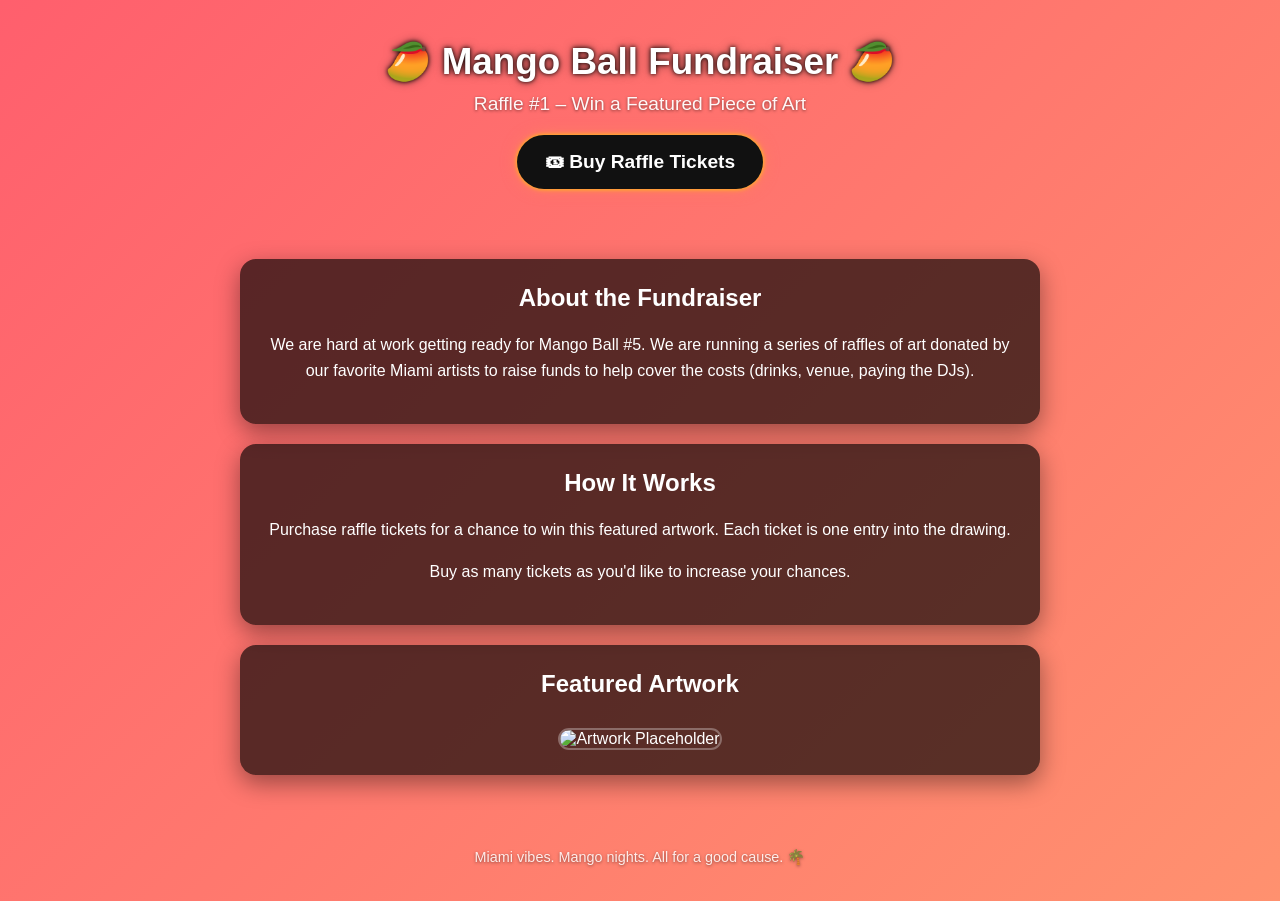
==== index.html @ 2d11a7ea "Rename preview.html to index.html" ====
<!DOCTYPE html>
<html lang="en">
<head>
  <meta charset="UTF-8" />
  <meta name="viewport" content="width=device-width, initial-scale=1.0" />
  <title>Mango Ball Fundraiser Raffle #1</title>

  <style>
    body {
      margin: 0;
      font-family: 'Arial', sans-serif;
      background: linear-gradient(135deg, #ff5f6d, #ffc371, #00c9a7);
      background-size: 400% 400%;
      animation: gradientShift 12s ease infinite;
      color: #fff;
      text-align: center;
    }

    @keyframes gradientShift {
      0% { background-position: 0% 50%; }
      50% { background-position: 100% 50%; }
      100% { background-position: 0% 50%; }
    }

    header {
      padding: 40px 20px 20px;
    }

    header h1 {
      margin: 0;
      font-size: 2.3rem;
      color: #fff;
      text-shadow:
        0 0 4px #000,
        0 0 10px rgba(0,0,0,0.5);
    }

    header p {
      margin-top: 10px;
      font-size: 1.2rem;
      opacity: 0.95;
      text-shadow: 0 1px 3px rgba(0,0,0,0.5);
    }

    .cta-top {
      margin: 20px 0 10px;
    }

    .cta-top a {
      display: inline-block;
      padding: 16px 28px;
      background: #111;
      color: #fff;
      text-decoration: none;
      font-size: 1.2rem;
      font-weight: bold;
      border-radius: 999px;
      box-shadow:
        0 0 5px #ffcc00,
        0 0 15px #ff7e5f;
      transition: transform 0.2s, box-shadow 0.2s;
    }

    .cta-top a:hover {
      transform: scale(1.05);
      box-shadow:
        0 0 10px #fff,
        0 0 25px #ff7e5f;
    }

    .container {
      padding: 20px;
      max-width: 800px;
      margin: auto;
    }

    .card {
      background: rgba(0,0,0,0.65);
      border-radius: 16px;
      padding: 25px;
      margin: 20px 0;
      box-shadow: 0 8px 25px rgba(0,0,0,0.4);
    }

    .card h2 {
      margin-top: 0;
    }

    .card p {
      line-height: 1.6;
    }

    .art-section img {
      width: 100%;
      border-radius: 12px;
      max-height: 400px;
      object-fit: cover;
      border: 2px solid rgba(255,255,255,0.3);
      margin-top: 10px;
    }

    footer {
      padding: 20px;
      font-size: 0.9rem;
      opacity: 0.85;
      text-shadow: 0 1px 3px rgba(0,0,0,0.5);
    }

    @media (max-width: 600px) {
      header h1 {
        font-size: 1.7rem;
      }

      .cta-top a {
        width: 90%;
        box-sizing: border-box;
      }
    }
  </style>
</head>

<body>

  <header>
    <h1>🥭 Mango Ball Fundraiser 🥭</h1>
    <p>Raffle #1 – Win a Featured Piece of Art</p>

    <div class="cta-top">
      <a href="https://www.eventbrite.com/" target="_blank">
        🎟 Buy Raffle Tickets
      </a>
    </div>
  </header>

  <div class="container">

    <div class="card">
      <h2>About the Fundraiser</h2>
      <p>
        We are hard at work getting ready for Mango Ball #5. We are running a series of raffles of art donated by our favorite Miami artists to raise funds to help cover the costs (drinks, venue, paying the DJs).
      </p>
    </div>

    <div class="card">
      <h2>How It Works</h2>
      <p>
        Purchase raffle tickets for a chance to win this featured artwork.
        Each ticket is one entry into the drawing.
      </p>
      <p>
        Buy as many tickets as you'd like to increase your chances.
      </p>
    </div>

    <div class="card art-section">
      <h2>Featured Artwork</h2>
      <img src="https://via.placeholder.com/800x500?text=Artwork+Coming+Soon" alt="Artwork Placeholder">
    </div>

  </div>

  <footer>
    <p>Miami vibes. Mango nights. All for a good cause. 🌴</p>
  </footer>

</body>
</html>
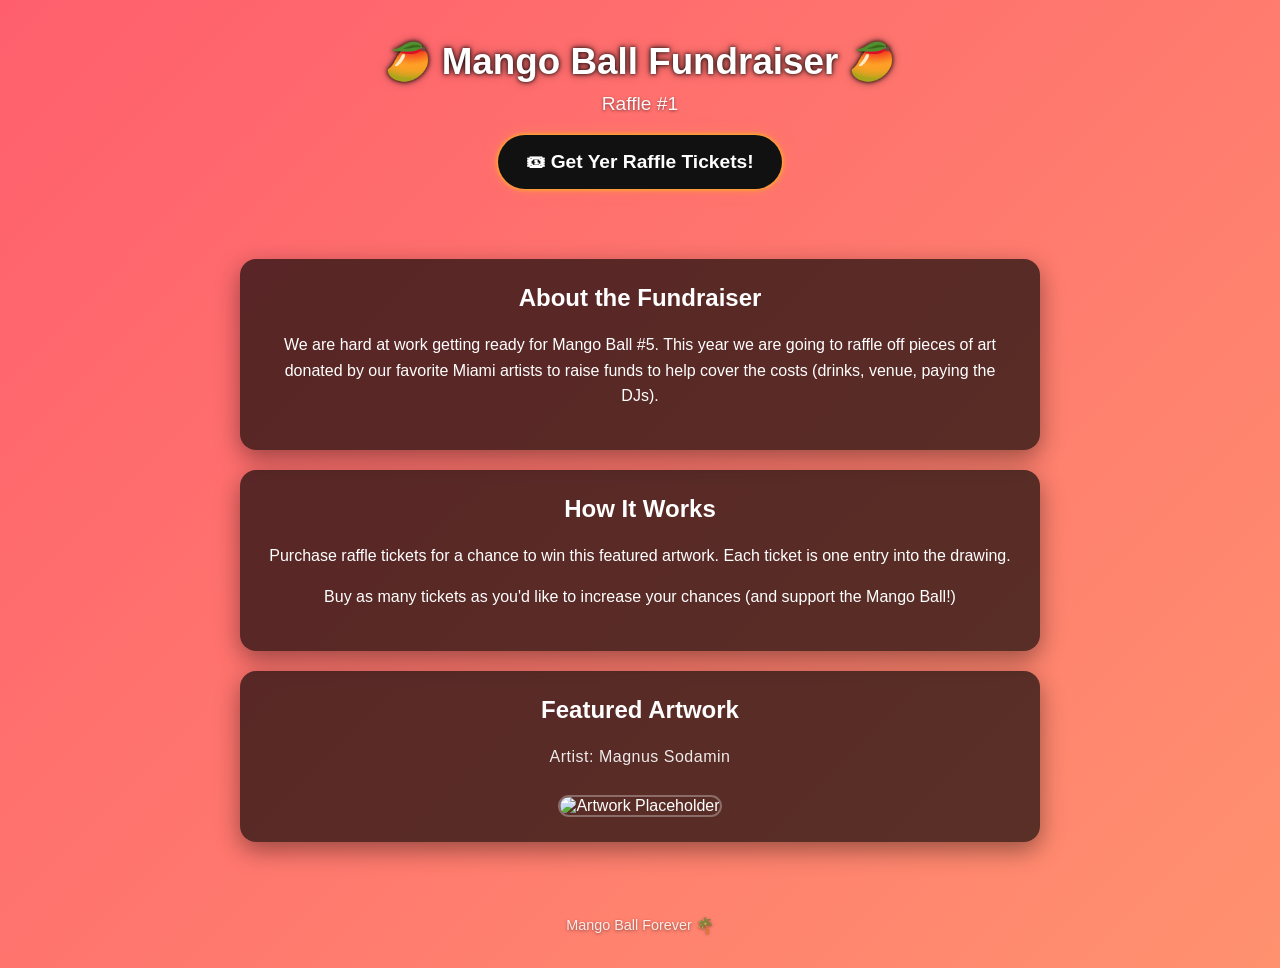
==== commit 9d8f3451: "Refactor index.html for clarity and external styles Updated the title and various text elements for " ====
--- a/index.html
+++ b/index.html
@@ -3,131 +3,21 @@
 <head>
   <meta charset="UTF-8" />
   <meta name="viewport" content="width=device-width, initial-scale=1.0" />
-  <title>Mango Ball Fundraiser Raffle #1</title>
+  <title>Mango Ball Raffle #1</title>
 
-  <style>
-    body {
-      margin: 0;
-      font-family: 'Arial', sans-serif;
-      background: linear-gradient(135deg, #ff5f6d, #ffc371, #00c9a7);
-      background-size: 400% 400%;
-      animation: gradientShift 12s ease infinite;
-      color: #fff;
-      text-align: center;
-    }
-
-    @keyframes gradientShift {
-      0% { background-position: 0% 50%; }
-      50% { background-position: 100% 50%; }
-      100% { background-position: 0% 50%; }
-    }
-
-    header {
-      padding: 40px 20px 20px;
-    }
-
-    header h1 {
-      margin: 0;
-      font-size: 2.3rem;
-      color: #fff;
-      text-shadow:
-        0 0 4px #000,
-        0 0 10px rgba(0,0,0,0.5);
-    }
-
-    header p {
-      margin-top: 10px;
-      font-size: 1.2rem;
-      opacity: 0.95;
-      text-shadow: 0 1px 3px rgba(0,0,0,0.5);
-    }
-
-    .cta-top {
-      margin: 20px 0 10px;
-    }
-
-    .cta-top a {
-      display: inline-block;
-      padding: 16px 28px;
-      background: #111;
-      color: #fff;
-      text-decoration: none;
-      font-size: 1.2rem;
-      font-weight: bold;
-      border-radius: 999px;
-      box-shadow:
-        0 0 5px #ffcc00,
-        0 0 15px #ff7e5f;
-      transition: transform 0.2s, box-shadow 0.2s;
-    }
-
-    .cta-top a:hover {
-      transform: scale(1.05);
-      box-shadow:
-        0 0 10px #fff,
-        0 0 25px #ff7e5f;
-    }
-
-    .container {
-      padding: 20px;
-      max-width: 800px;
-      margin: auto;
-    }
-
-    .card {
-      background: rgba(0,0,0,0.65);
-      border-radius: 16px;
-      padding: 25px;
-      margin: 20px 0;
-      box-shadow: 0 8px 25px rgba(0,0,0,0.4);
-    }
-
-    .card h2 {
-      margin-top: 0;
-    }
-
-    .card p {
-      line-height: 1.6;
-    }
-
-    .art-section img {
-      width: 100%;
-      border-radius: 12px;
-      max-height: 400px;
-      object-fit: cover;
-      border: 2px solid rgba(255,255,255,0.3);
-      margin-top: 10px;
-    }
-
-    footer {
-      padding: 20px;
-      font-size: 0.9rem;
-      opacity: 0.85;
-      text-shadow: 0 1px 3px rgba(0,0,0,0.5);
-    }
-
-    @media (max-width: 600px) {
-      header h1 {
-        font-size: 1.7rem;
-      }
-
-      .cta-top a {
-        width: 90%;
-        box-sizing: border-box;
-      }
-    }
-  </style>
+  <!-- Link to external CSS -->
+  <link rel="stylesheet" href="style.css">
 </head>
 
 <body>
 
   <header>
     <h1>🥭 Mango Ball Fundraiser 🥭</h1>
-    <p>Raffle #1 – Win a Featured Piece of Art</p>
+    <p>Raffle #1</p>
 
     <div class="cta-top">
       <a href="https://www.eventbrite.com/" target="_blank">
-        🎟 Buy Raffle Tickets
+        🎟 Get Yer Raffle Tickets!
       </a>
     </div>
   </header>
@@ -137,7 +27,9 @@
     <div class="card">
       <h2>About the Fundraiser</h2>
       <p>
-        We are hard at work getting ready for Mango Ball #5. We are running a series of raffles of art donated by our favorite Miami artists to raise funds to help cover the costs (drinks, venue, paying the DJs).
+        We are hard at work getting ready for Mango Ball #5. 
+        This year we are going to raffle off pieces of art donated by our favorite 
+        Miami artists to raise funds to help cover the costs (drinks, venue, paying the DJs).
       </p>
     </div>
 
@@ -148,19 +40,20 @@
         Each ticket is one entry into the drawing.
       </p>
       <p>
-        Buy as many tickets as you'd like to increase your chances.
+        Buy as many tickets as you'd like to increase your chances (and support the Mango Ball!)
       </p>
     </div>
 
     <div class="card art-section">
       <h2>Featured Artwork</h2>
+      <p class="artist-name">Artist: Magnus Sodamin</p>
       <img src="https://via.placeholder.com/800x500?text=Artwork+Coming+Soon" alt="Artwork Placeholder">
     </div>
 
   </div>
 
   <footer>
-    <p>Miami vibes. Mango nights. All for a good cause. 🌴</p>
+    <p>Mango Ball Forever 🌴</p>
   </footer>
 
 </body>
--- a/style.css
+++ b/style.css
@@ -0,0 +1,125 @@
+/* Global styles */
+body {
+  margin: 0;
+  font-family: 'Arial', sans-serif;
+  background: linear-gradient(135deg, #ff5f6d, #ffc371, #00c9a7);
+  background-size: 400% 400%;
+  animation: gradientShift 12s ease infinite;
+  color: #fff;
+  text-align: center;
+}
+
+@keyframes gradientShift {
+  0% { background-position: 0% 50%; }
+  50% { background-position: 100% 50%; }
+  100% { background-position: 0% 50%; }
+}
+
+/* Header */
+header {
+  padding: 40px 20px 20px;
+}
+
+header h1 {
+  margin: 0;
+  font-size: 2.3rem;
+  color: #fff;
+  text-shadow:
+    0 0 4px #000,
+    0 0 10px rgba(0,0,0,0.5);
+}
+
+header p {
+  margin-top: 10px;
+  font-size: 1.2rem;
+  opacity: 0.95;
+  text-shadow: 0 1px 3px rgba(0,0,0,0.5);
+}
+
+/* CTA button */
+.cta-top {
+  margin: 20px 0 10px;
+}
+
+.cta-top a {
+  display: inline-block;
+  padding: 16px 28px;
+  background: #111;
+  color: #fff;
+  text-decoration: none;
+  font-size: 1.2rem;
+  font-weight: bold;
+  border-radius: 999px;
+  box-shadow:
+    0 0 5px #ffcc00,
+    0 0 15px #ff7e5f;
+  transition: transform 0.2s, box-shadow 0.2s;
+}
+
+.cta-top a:hover {
+  transform: scale(1.05);
+  box-shadow:
+    0 0 10px #fff,
+    0 0 25px #ff7e5f;
+}
+
+/* Layout */
+.container {
+  padding: 20px;
+  max-width: 800px;
+  margin: auto;
+}
+
+.card {
+  background: rgba(0,0,0,0.65);
+  border-radius: 16px;
+  padding: 25px;
+  margin: 20px 0;
+  box-shadow: 0 8px 25px rgba(0,0,0,0.4);
+}
+
+.card h2 {
+  margin-top: 0;
+}
+
+.card p {
+  line-height: 1.6;
+}
+
+/* Artwork */
+.art-section img {
+  width: 100%;
+  border-radius: 12px;
+  max-height: 400px;
+  object-fit: cover;
+  border: 2px solid rgba(255,255,255,0.3);
+  margin-top: 10px;
+}
+
+/* Artist name */
+.artist-name {
+  margin-top: 5px;
+  font-size: 1rem;
+  opacity: 0.9;
+  letter-spacing: 0.5px;
+}
+
+/* Footer */
+footer {
+  padding: 20px;
+  font-size: 0.9rem;
+  opacity: 0.85;
+  text-shadow: 0 1px 3px rgba(0,0,0,0.5);
+}
+
+/* Mobile */
+@media (max-width: 600px) {
+  header h1 {
+    font-size: 1.7rem;
+  }
+
+  .cta-top a {
+    width: 90%;
+    box-sizing: border-box;
+  }
+}
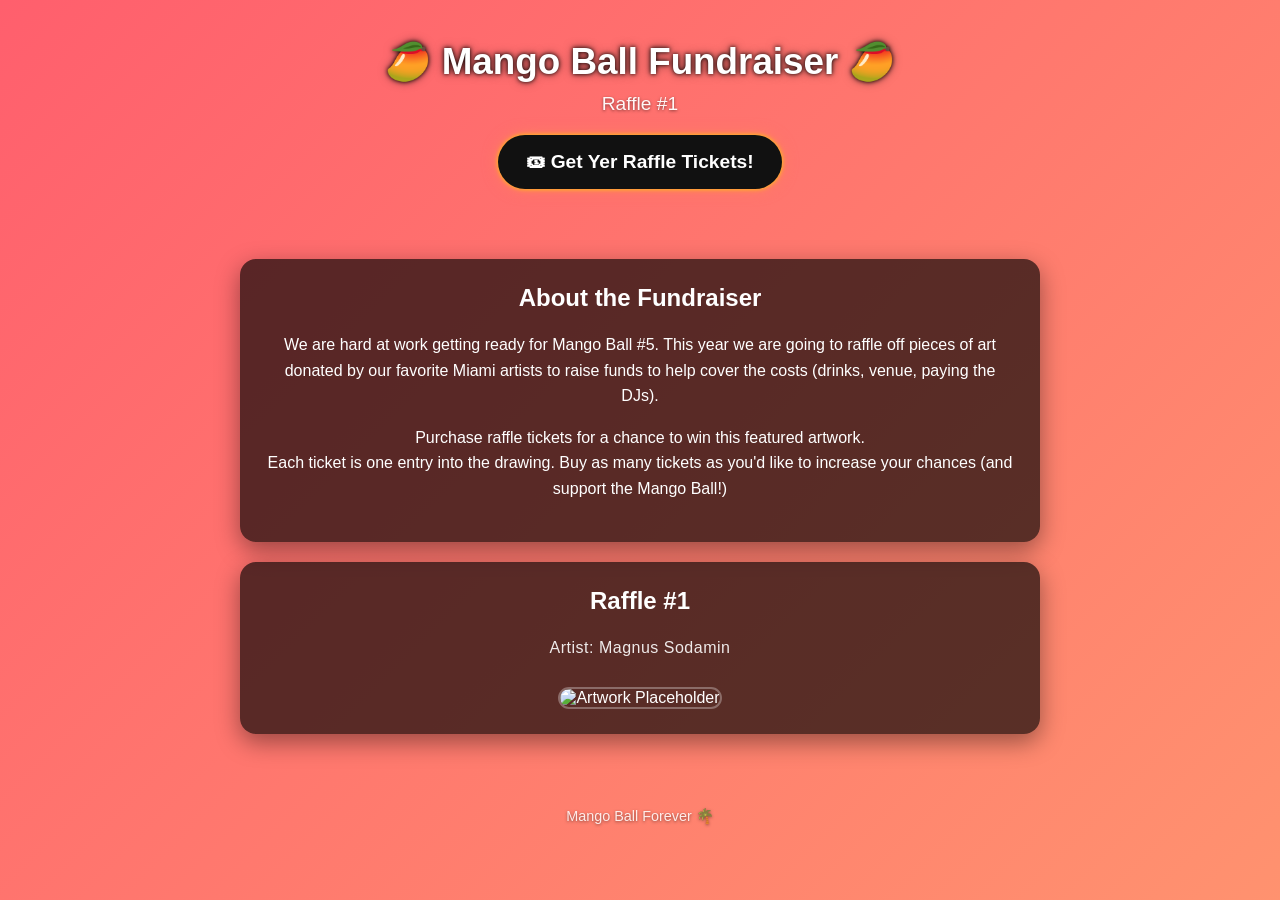
==== commit a01a27ab: "Update index.html" ====
--- a/index.html
+++ b/index.html
@@ -3,7 +3,7 @@
 <head>
   <meta charset="UTF-8" />
   <meta name="viewport" content="width=device-width, initial-scale=1.0" />
-  <title>Mango Ball Raffle #1</title>
+  <title>Mango Ball Raffle</title>
 
   <!-- Link to external CSS -->
   <link rel="stylesheet" href="style.css">
@@ -31,21 +31,14 @@
         This year we are going to raffle off pieces of art donated by our favorite 
         Miami artists to raise funds to help cover the costs (drinks, venue, paying the DJs).
       </p>
+      <p> Purchase raffle tickets for a chance to win this featured artwork.<br>
+        Each ticket is one entry into the drawing.
+       Buy as many tickets as you'd like to increase your chances (and support the Mango Ball!)</p>
     </div>
 
-    <div class="card">
-      <h2>How It Works</h2>
-      <p>
-        Purchase raffle tickets for a chance to win this featured artwork.
-        Each ticket is one entry into the drawing.
-      </p>
-      <p>
-        Buy as many tickets as you'd like to increase your chances (and support the Mango Ball!)
-      </p>
-    </div>
 
     <div class="card art-section">
-      <h2>Featured Artwork</h2>
+      <h2>Raffle #1</h2>
       <p class="artist-name">Artist: Magnus Sodamin</p>
       <img src="https://via.placeholder.com/800x500?text=Artwork+Coming+Soon" alt="Artwork Placeholder">
     </div>
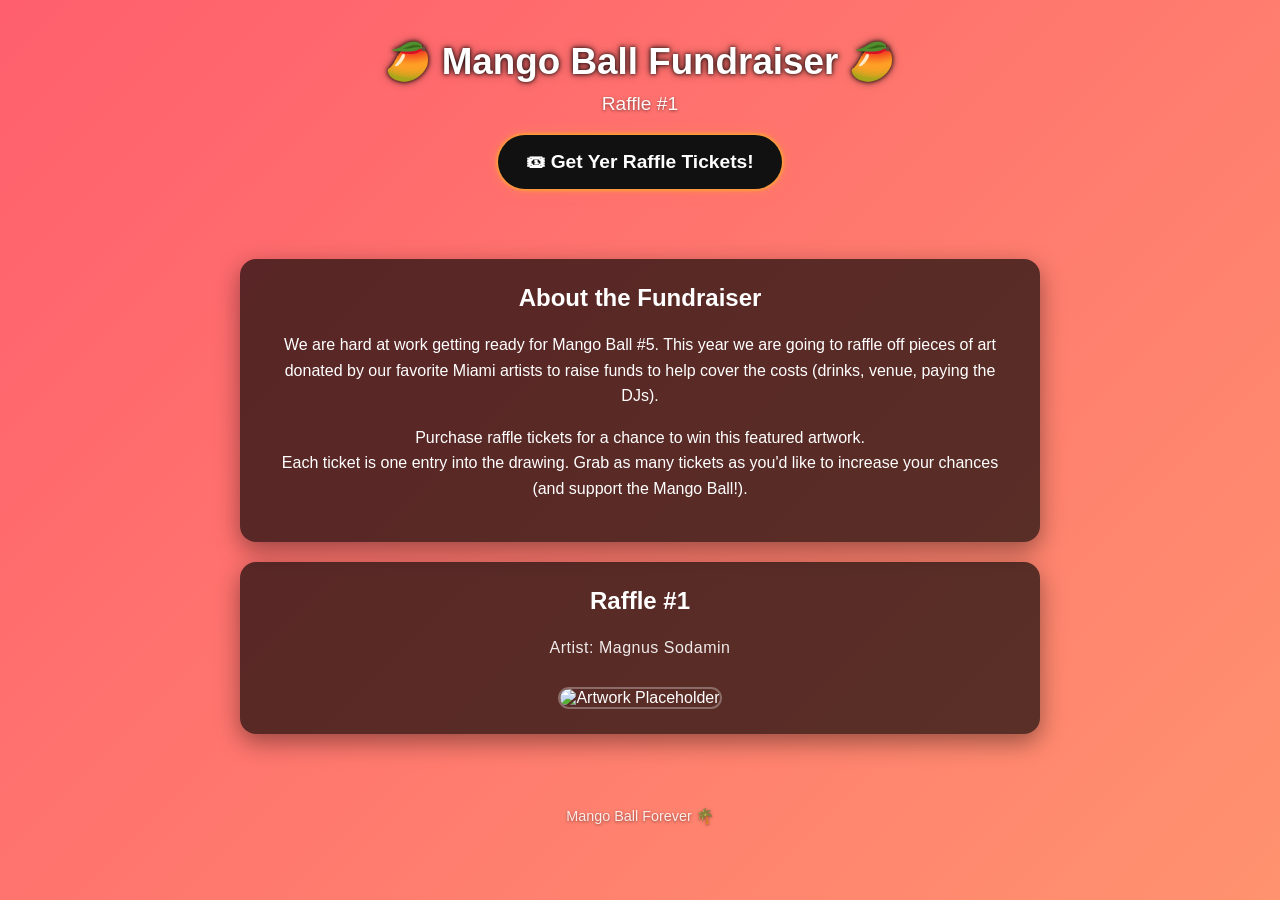
==== commit d649a77d: "Update ticket purchase message in index.html" ====
--- a/index.html
+++ b/index.html
@@ -33,7 +33,7 @@
       </p>
       <p> Purchase raffle tickets for a chance to win this featured artwork.<br>
         Each ticket is one entry into the drawing.
-       Buy as many tickets as you'd like to increase your chances (and support the Mango Ball!)</p>
+       Grab as many tickets as you'd like to increase your chances (and support the Mango Ball!).</p>
     </div>
 
 
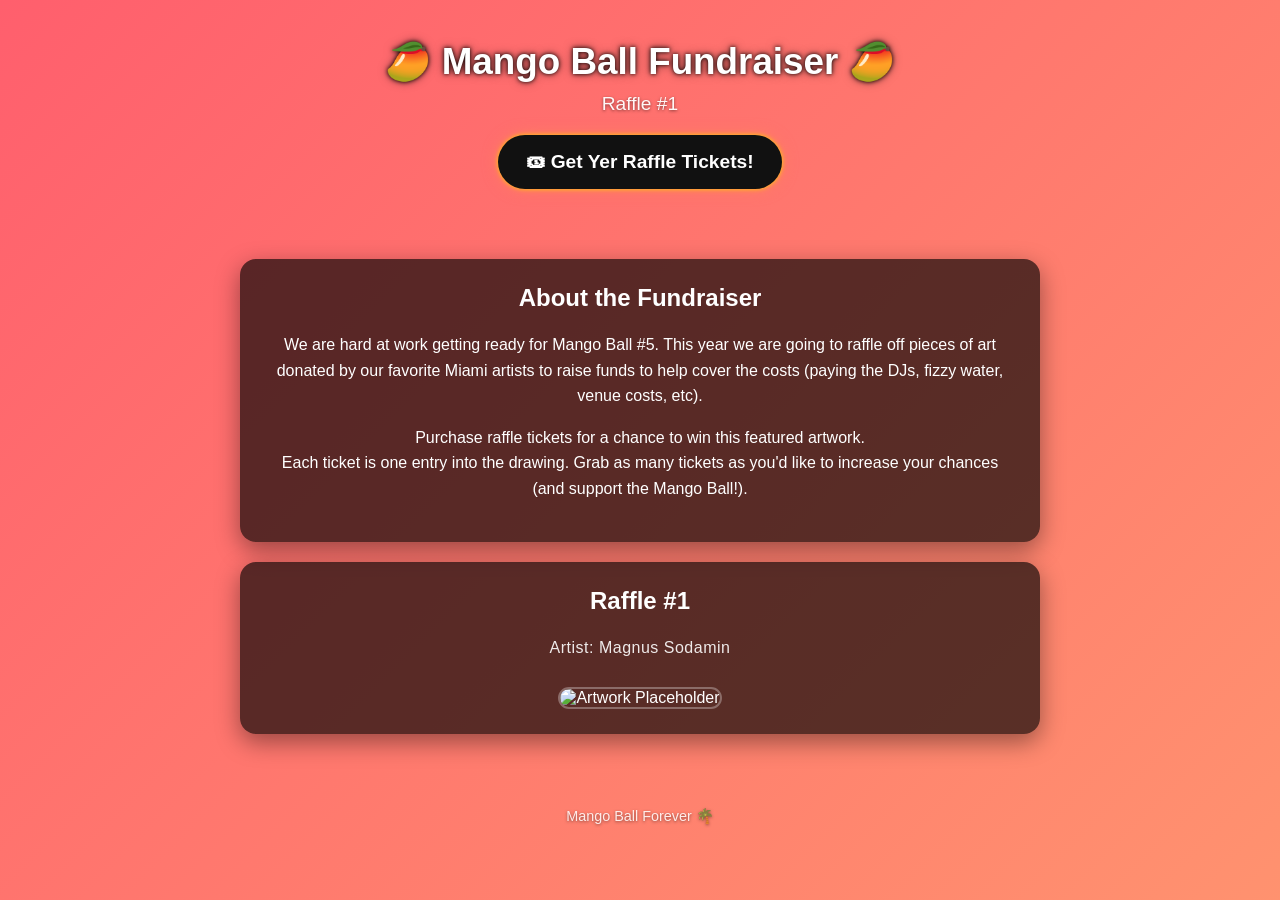
==== commit a1054b6e: "Revise fundraiser cost details in index.html Updated the fundraising description to clarify costs." ====
--- a/index.html
+++ b/index.html
@@ -29,7 +29,7 @@
       <p>
         We are hard at work getting ready for Mango Ball #5. 
         This year we are going to raffle off pieces of art donated by our favorite 
-        Miami artists to raise funds to help cover the costs (drinks, venue, paying the DJs).
+        Miami artists to raise funds to help cover the costs (paying the DJs, fizzy water, venue costs, etc).
       </p>
       <p> Purchase raffle tickets for a chance to win this featured artwork.<br>
         Each ticket is one entry into the drawing.
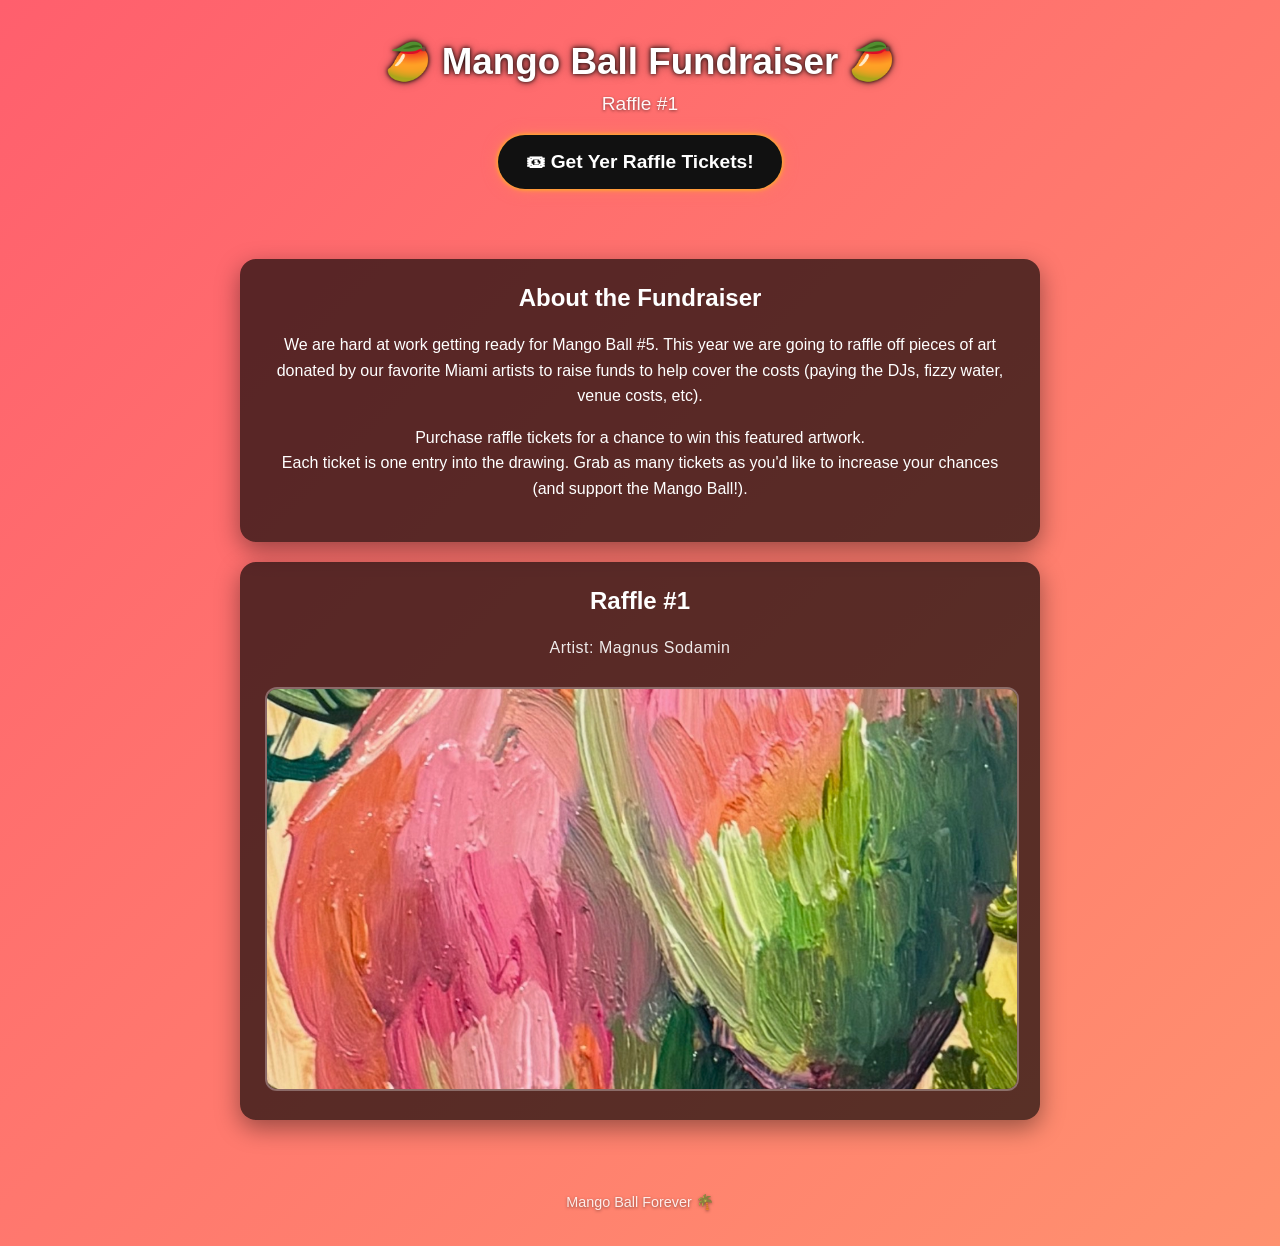
==== commit 4889bae4: "Update index.html" ====
--- a/index.html
+++ b/index.html
@@ -40,7 +40,7 @@
     <div class="card art-section">
       <h2>Raffle #1</h2>
       <p class="artist-name">Artist: Magnus Sodamin</p>
-      <img src="https://via.placeholder.com/800x500?text=Artwork+Coming+Soon" alt="Artwork Placeholder">
+      <img src="magnus.jpg" alt="Artwork Placeholder">
     </div>
 
   </div>
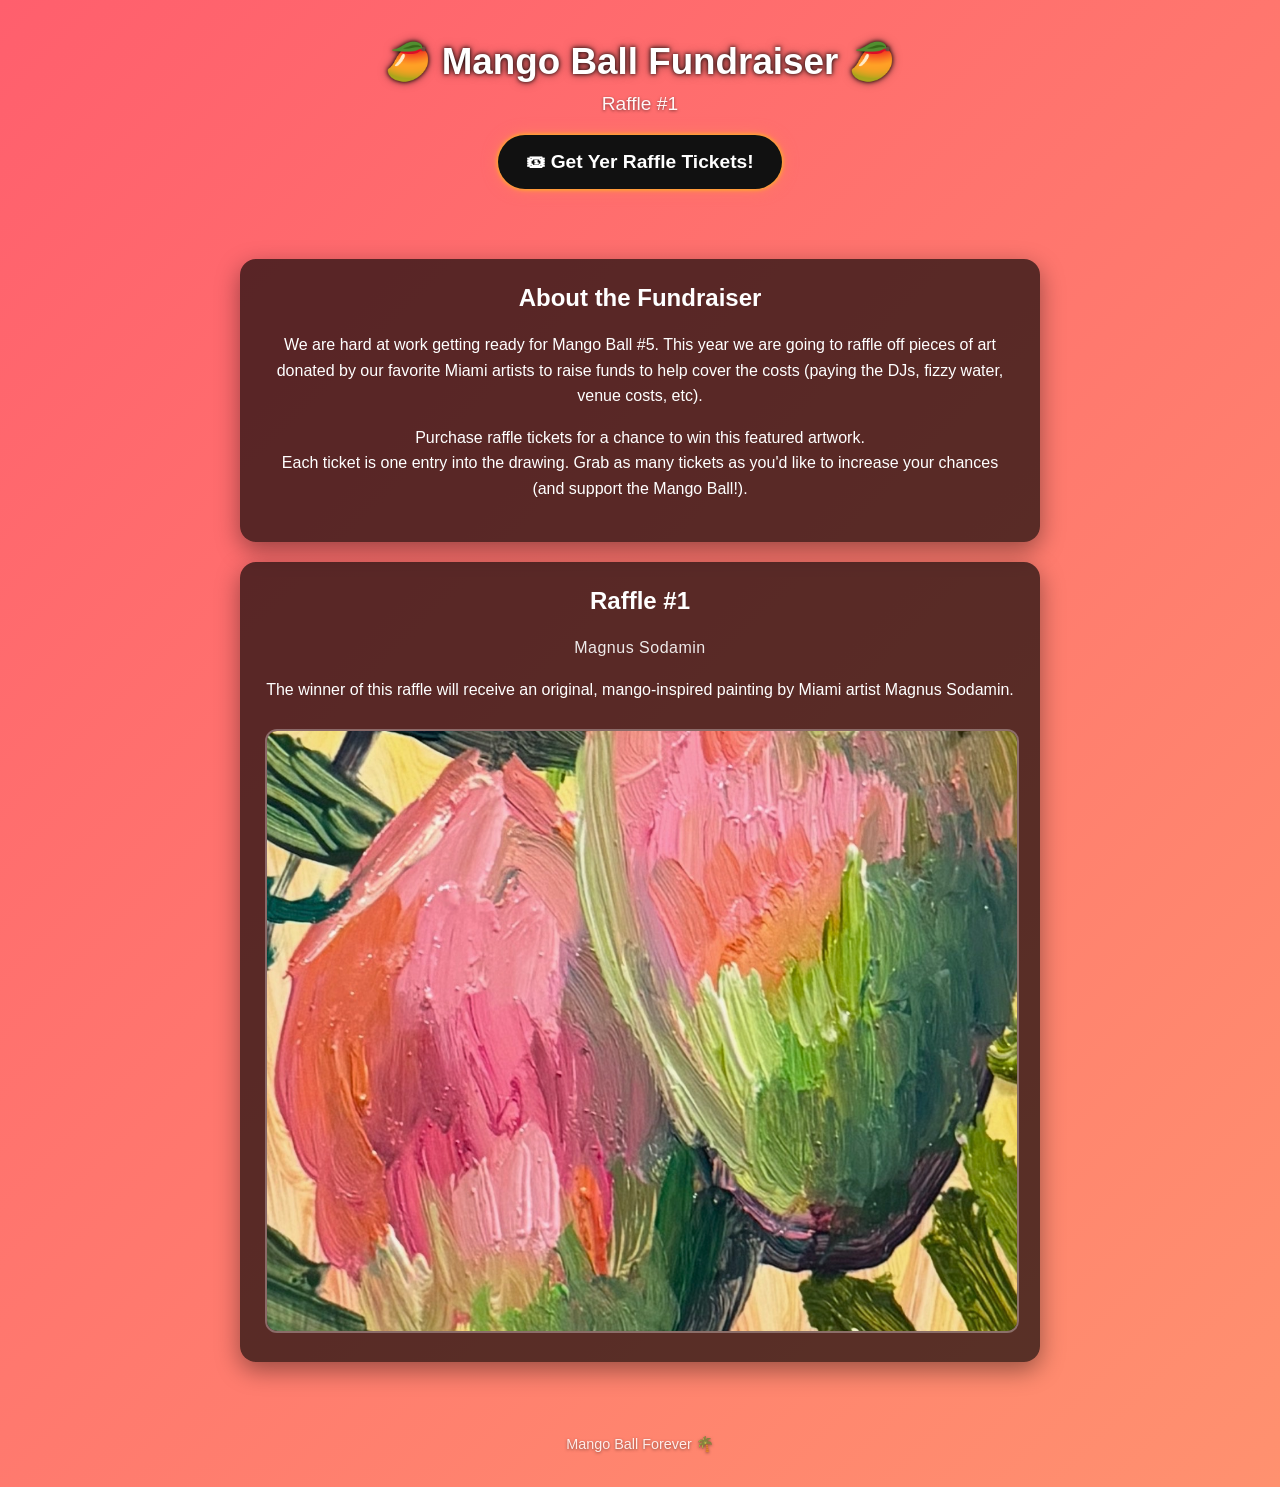
==== commit 9941fdc7: "Update index.html" ====
--- a/index.html
+++ b/index.html
@@ -39,8 +39,11 @@
 
     <div class="card art-section">
       <h2>Raffle #1</h2>
-      <p class="artist-name">Artist: Magnus Sodamin</p>
-      <img src="magnus.jpg" alt="Artwork Placeholder">
+      <p class="artist-name">Magnus Sodamin</p>
+      <p class="art-description">
+      The winner of this raffle will receive an original, mango-inspired painting by Miami artist Magnus Sodamin. 
+      </p>
+      <img src="magnus.jpg" alt="Artwork by Magnus Sodamin">
     </div>
 
   </div>
--- a/style.css
+++ b/style.css
@@ -90,7 +90,7 @@
 .art-section img {
   width: 100%;
   border-radius: 12px;
-  max-height: 400px;
+  max-height: 600px;
   object-fit: cover;
   border: 2px solid rgba(255,255,255,0.3);
   margin-top: 10px;
